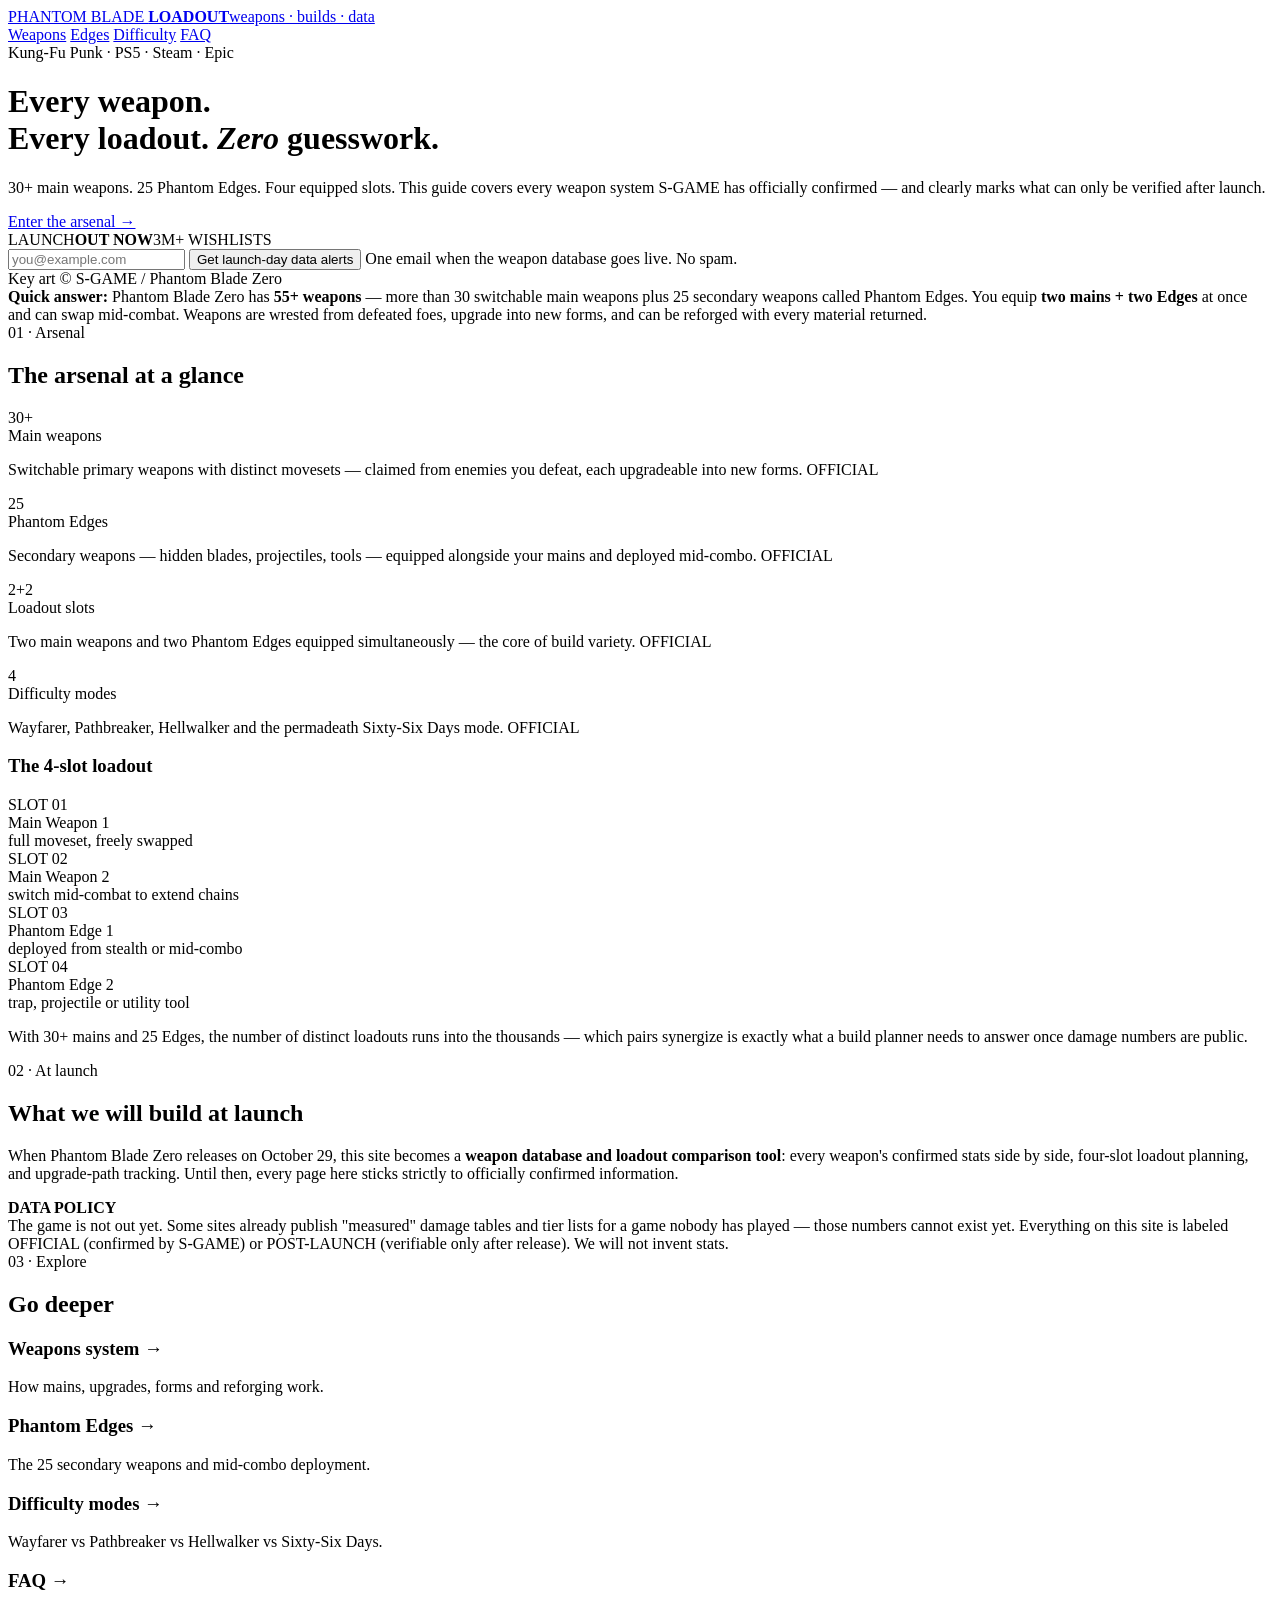
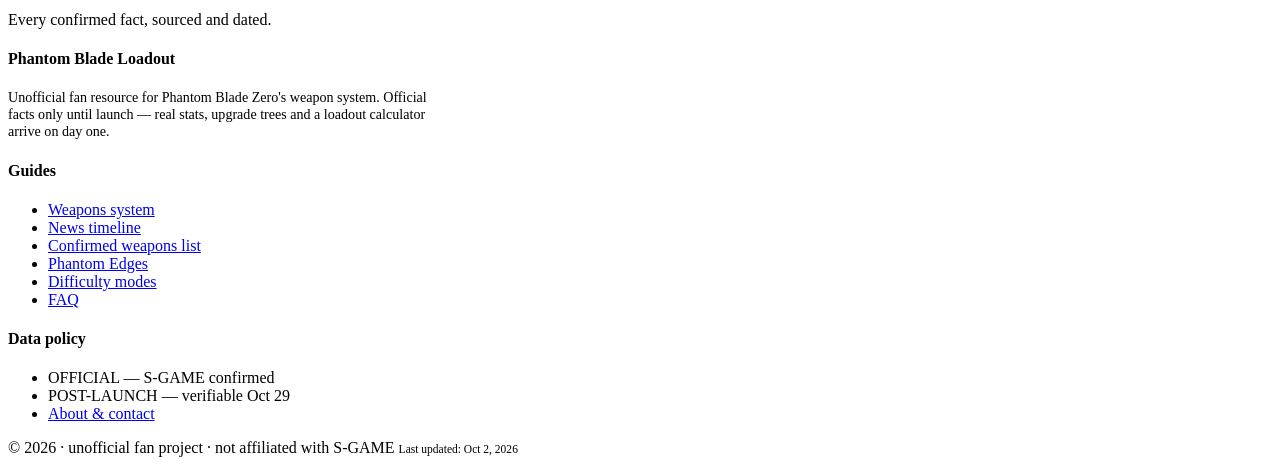
==== site/index.html @ 8c39230e "v4.1: news timeline page, VideoGame JSON-LD, launch-day email capture (hero), footer links" ====
<!DOCTYPE html>
<html lang="en">
<head>
<meta charset="UTF-8">
<meta name="viewport" content="width=device-width, initial-scale=1.0">
<title>Phantom Blade Zero Weapons &amp; Build Loadout Guide — 55+ Weapons Explained</title>
<meta name="description" content="Every weapon system in Phantom Blade Zero explained: 30+ main weapons, 25 Phantom Edges, the 4-slot loadout, upgrades and reforging — only officially confirmed facts, no invented stats.">
<link rel="canonical" href="https://pbz-loadout.pages.dev/">
<link rel="preconnect" href="https://fonts.googleapis.com">
<link rel="preconnect" href="https://fonts.gstatic.com" crossorigin>
<link href="https://fonts.googleapis.com/css2?family=Cinzel:wght@600;700&family=Space+Grotesk:wght@400;500;600;700&family=JetBrains+Mono:wght@400;700&display=swap" rel="stylesheet">
<link rel="stylesheet" href="/assets/style.css">
<script type="application/ld+json">
{"@context":"https://schema.org","@type":"VideoGame",
 "name":"Phantom Blade Zero",
 "releaseDate":"2026-10-29",
 "gamePlatform":["PlayStation 5","PC"],
 "playMode":"SinglePlayer",
 "author":{"@type":"Organization","name":"S-GAME"},
 "genre":["Action RPG","Soulslike"],
 "description":"Kung-Fu Punk action RPG with 30+ main weapons, 25 Phantom Edges and a four-slot loadout system."}
</script>
</head>
<body>
<header>
  <div class="wrap">
    <a class="logo" href="/">PHANTOM BLADE <b>LOADOUT</b><span>weapons · builds · data</span></a>
    <nav>
      <a href="/weapons/">Weapons</a>
      <a href="/phantom-edges/">Edges</a>
      <a href="/difficulty/">Difficulty</a>
      <a href="/faq/">FAQ</a>
    </nav>
  </div>
</header>

<div class="wrap">
  <div class="hero">
    <div class="hero-bg"></div>
    <div class="hero-scrim"></div>
    <div class="wrap">
      <div class="kicker">Kung-Fu Punk · PS5 · Steam · Epic</div>
      <h1>Every weapon.<br>Every loadout. <em>Zero</em> guesswork.</h1>
      <p class="sub">30+ main weapons. 25 Phantom Edges. Four equipped slots. This guide covers every weapon system S-GAME has officially confirmed — and clearly marks what can only be verified after launch.</p>
      <div class="hero-meta">
        <a class="cta" href="/weapons/">Enter the arsenal →</a>
        <div class="countdown"><span class="cd-l">LAUNCH</span><b class="cd-live" id="cd">&mdash;</b><span class="cd-l">3M+ WISHLISTS</span></div>
      </div>
      <form class="notify" id="notify-form" action="https://formspree.io/f/pbzloadout" method="POST">
        <input type="email" name="email" required placeholder="you@example.com" aria-label="Email">
        <input type="hidden" name="source" value="hero">
        <button type="submit">Get launch-day data alerts</button>
        <span class="notify-note" id="notify-note">One email when the weapon database goes live. No spam.</span>
      </form>
    </div>
    <div class="hero-credit">Key art © S-GAME / Phantom Blade Zero</div>
  </div>

  <div class="short-answer reveal">
    <strong>Quick answer:</strong> Phantom Blade Zero has <strong>55+ weapons</strong> — more than 30 switchable main weapons plus 25 secondary weapons called Phantom Edges. You equip <strong>two mains + two Edges</strong> at once and can swap mid-combat. Weapons are wrested from defeated foes, upgrade into new forms, and can be reforged with every material returned.
  </div>

  <section class="reveal">
    <div class="sec-tag">01 · Arsenal</div>
    <h2>The arsenal at a glance</h2>
    <div class="cards">
      <div class="card"><div class="num">30+</div><div class="lbl">Main weapons</div><p>Switchable primary weapons with distinct movesets — claimed from enemies you defeat, each upgradeable into new forms. <span class="status-flag confirmed">OFFICIAL</span></p></div>
      <div class="card"><div class="num">25</div><div class="lbl">Phantom Edges</div><p>Secondary weapons — hidden blades, projectiles, tools — equipped alongside your mains and deployed mid-combo. <span class="status-flag confirmed">OFFICIAL</span></p></div>
      <div class="card"><div class="num">2+2</div><div class="lbl">Loadout slots</div><p>Two main weapons and two Phantom Edges equipped simultaneously — the core of build variety. <span class="status-flag confirmed">OFFICIAL</span></p></div>
      <div class="card"><div class="num">4</div><div class="lbl">Difficulty modes</div><p>Wayfarer, Pathbreaker, Hellwalker and the permadeath Sixty-Six Days mode. <span class="status-flag confirmed">OFFICIAL</span></p></div>
    </div>

    <h3>The 4-slot loadout</h3>
    <div class="loadout-diagram">
      <div class="slot"><div class="no">SLOT 01</div><div class="t">Main Weapon 1</div><div class="d">full moveset, freely swapped</div></div>
      <div class="slot"><div class="no">SLOT 02</div><div class="t">Main Weapon 2</div><div class="d">switch mid-combat to extend chains</div></div>
      <div class="slot"><div class="no">SLOT 03</div><div class="t">Phantom Edge 1</div><div class="d">deployed from stealth or mid-combo</div></div>
      <div class="slot"><div class="no">SLOT 04</div><div class="t">Phantom Edge 2</div><div class="d">trap, projectile or utility tool</div></div>
    </div>
    <p>With 30+ mains and 25 Edges, the number of distinct loadouts runs into the thousands — which pairs synergize is exactly what a build planner needs to answer once damage numbers are public.</p>
  </section>

  <section class="reveal">
    <div class="sec-tag">02 · At launch</div>
    <h2>What we will build at launch</h2>
    <p>When Phantom Blade Zero releases on October 29, this site becomes a <strong>weapon database and loadout comparison tool</strong>: every weapon's confirmed stats side by side, four-slot loadout planning, and upgrade-path tracking. Until then, every page here sticks strictly to officially confirmed information.</p>
    <div class="notice"><b>DATA POLICY</b><br>The game is not out yet. Some sites already publish "measured" damage tables and tier lists for a game nobody has played — those numbers cannot exist yet. Everything on this site is labeled <span class="status-flag confirmed">OFFICIAL</span> (confirmed by S-GAME) or <span class="status-flag pending">POST-LAUNCH</span> (verifiable only after release). We will not invent stats.</div>
  </section>

  <section class="reveal">
    <div class="sec-tag">03 · Explore</div>
    <h2>Go deeper</h2>
    <div class="cards">
      <div class="card"><h3><a href="/weapons/" style="text-decoration:none;color:var(--bone)">Weapons system →</a></h3><p>How mains, upgrades, forms and reforging work.</p></div>
      <div class="card"><h3><a href="/phantom-edges/" style="text-decoration:none;color:var(--bone)">Phantom Edges →</a></h3><p>The 25 secondary weapons and mid-combo deployment.</p></div>
      <div class="card"><h3><a href="/difficulty/" style="text-decoration:none;color:var(--bone)">Difficulty modes →</a></h3><p>Wayfarer vs Pathbreaker vs Hellwalker vs Sixty-Six Days.</p></div>
      <div class="card"><h3><a href="/faq/" style="text-decoration:none;color:var(--bone)">FAQ →</a></h3><p>Every confirmed fact, sourced and dated.</p></div>
    </div>
  </section>
</div>

<footer>
  <div class="wrap">
    <div class="foot-grid">
      <div>
        <h4>Phantom Blade Loadout</h4>
        <p style="font-size:.88rem;max-width:420px">Unofficial fan resource for Phantom Blade Zero's weapon system. Official facts only until launch — real stats, upgrade trees and a loadout calculator arrive on day one.</p>
      </div>
      <div>
        <h4>Guides</h4>
        <ul>
          <li><a href="/weapons/">Weapons system</a></li>
          <li><a href="/news/">News timeline</a></li>
          <li><a href="/weapons/confirmed/">Confirmed weapons list</a></li>
          <li><a href="/phantom-edges/">Phantom Edges</a></li>
          <li><a href="/difficulty/">Difficulty modes</a></li>
          <li><a href="/faq/">FAQ</a></li>
        </ul>
      </div>
      <div>
        <h4>Data policy</h4>
        <ul>
          <li><span class="status-flag confirmed">OFFICIAL</span> — S-GAME confirmed</li>
          <li><span class="status-flag pending">POST-LAUNCH</span> — verifiable Oct 29</li>
          <li><a href="/about/">About &amp; contact</a></li>
        </ul>
      </div>
    </div>
    <div class="foot-bottom">
      <span>© 2026 · unofficial fan project · not affiliated with S-GAME</span>
      <span class="mono" style="font-size:.72rem">Last updated: Oct 2, 2026</span>
    </div>
  </div>
</footer>
<script>document.documentElement.classList.add("js");
(function(){
  var t=new Date("2026-10-29T00:00:00+08:00").getTime();
  function tick(){
    var d=Math.max(0,t-Date.now());
    var el=document.getElementById("cd");
    if(!el)return;
    if(d<=0){el.textContent="OUT NOW";return}
    var days=Math.floor(d/864e5),h_=Math.floor(d%864e5/36e5),m=Math.floor(d%36e5/6e4),s=Math.floor(d%6e4/1e3);
    el.textContent=days+"d "+String(h_).padStart(2,"0")+":"+String(m).padStart(2,"0")+":"+String(s).padStart(2,"0");
    setTimeout(tick,1000);
  }
  tick();
})();
(function(){
  var f=document.getElementById("notify-form");
  if(f){f.addEventListener("submit",function(e){
    e.preventDefault();
    var note=document.getElementById("notify-note");
    fetch(f.action,{method:"POST",body:new FormData(f),headers:{"Accept":"application/json"}})
      .then(function(){f.classList.add("done");note.textContent="✓ You're on the list — see you on launch day.";})
      .catch(function(){note.textContent="Something went wrong — retry in a moment.";});
  });}
})();
(function(){
  var io=new IntersectionObserver(function(es){es.forEach(function(e){if(e.isIntersecting){e.target.classList.add('in');io.unobserve(e.target)}})},{threshold:.08});
  document.querySelectorAll('.reveal').forEach(function(el){io.observe(el)});
})();
</script>
</body>
</html>
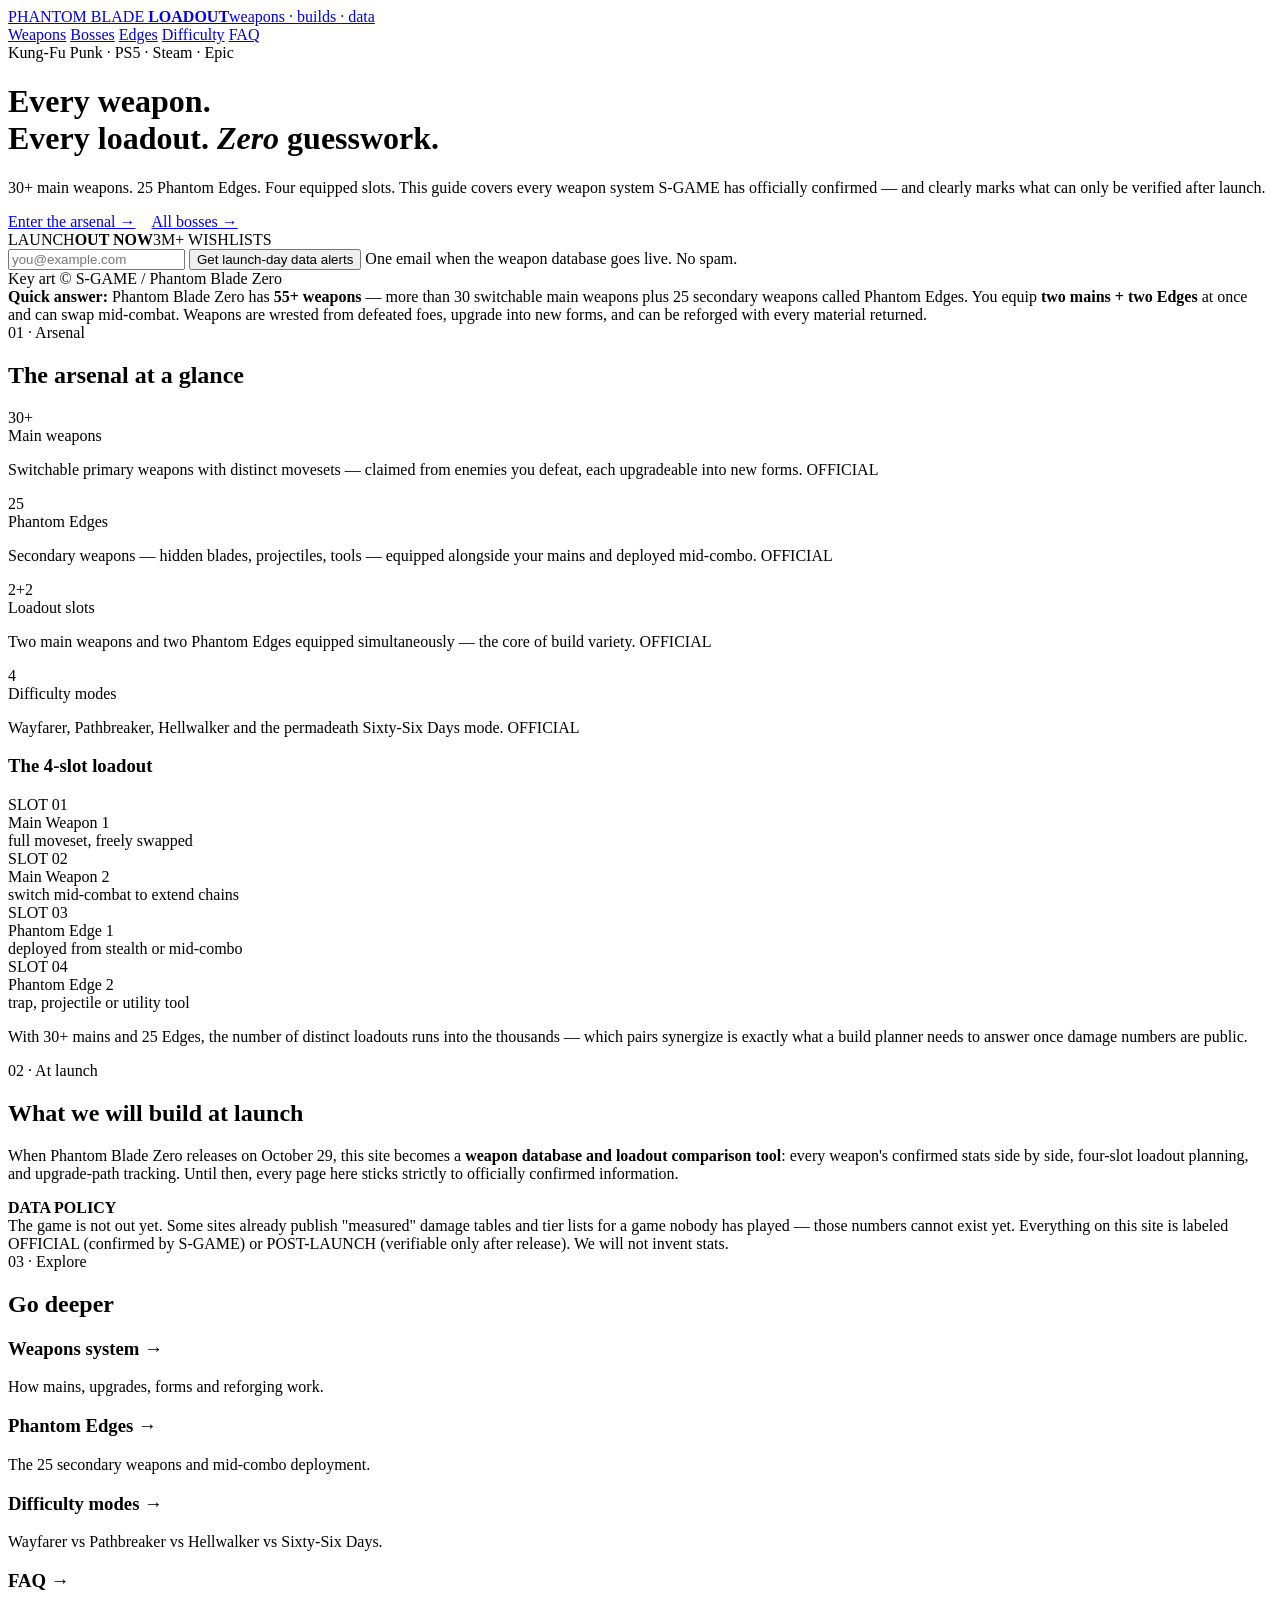
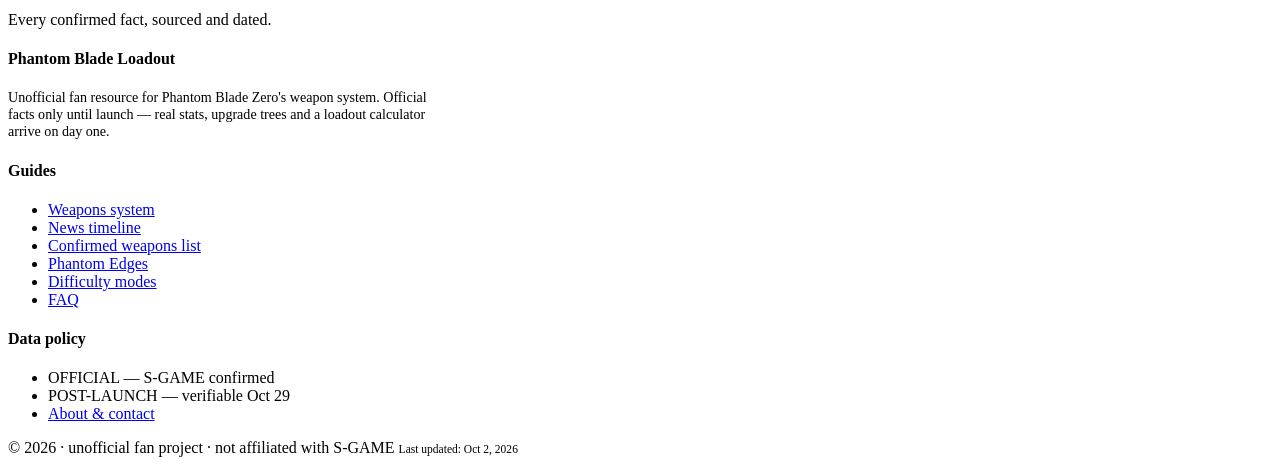
==== commit 812e233c: "P0: bosses + trophy-guide pages, weapons.json data layer, nav C-shift to weapons+bosses" ====
--- a/site/index.html
+++ b/site/index.html
@@ -5,7 +5,19 @@
 <meta name="viewport" content="width=device-width, initial-scale=1.0">
 <title>Phantom Blade Zero Weapons &amp; Build Loadout Guide — 55+ Weapons Explained</title>
 <meta name="description" content="Every weapon system in Phantom Blade Zero explained: 30+ main weapons, 25 Phantom Edges, the 4-slot loadout, upgrades and reforging — only officially confirmed facts, no invented stats.">
-<link rel="canonical" href="https://pbz-loadout.pages.dev/">
+<meta name="google-site-verification" content="TL_yj79gXSsENzLMFF0WjZzg5qEuqU8F81KBdTY5Mvo">
+<link rel="canonical" href="https://www.pbzloadout.xyz/">
+<meta property="og:type" content="website">
+<meta property="og:site_name" content="PBZ Loadout">
+<meta property="og:title" content="Phantom Blade Zero Weapons & Build Loadout Guide — 55+ Weapons Explained">
+<meta property="og:description" content="Every weapon system in Phantom Blade Zero explained: 30+ main weapons, 25 Phantom Edges, the 4-slot loadout — only officially confirmed facts.">
+<meta property="og:url" content="https://www.pbzloadout.xyz/">
+<meta property="og:image" content="https://www.pbzloadout.xyz/assets/img/hero-keyart.webp">
+<meta name="twitter:card" content="summary_large_image">
+<meta name="twitter:title" content="Phantom Blade Zero Weapons & Build Loadout Guide">
+<meta name="twitter:description" content="30+ main weapons, 25 Phantom Edges, 4-slot loadout system — officially confirmed facts only.">
+<meta name="twitter:image" content="https://www.pbzloadout.xyz/assets/img/hero-keyart.webp">
+<link rel="icon" href="data:image/svg+xml,<svg xmlns='http://www.w3.org/2000/svg' viewBox='0 0 100 100'><text y='.9em' font-size='90'>⚔️</text></svg>">
 <link rel="preconnect" href="https://fonts.googleapis.com">
 <link rel="preconnect" href="https://fonts.gstatic.com" crossorigin>
 <link href="https://fonts.googleapis.com/css2?family=Cinzel:wght@600;700&family=Space+Grotesk:wght@400;500;600;700&family=JetBrains+Mono:wght@400;700&display=swap" rel="stylesheet">
@@ -27,6 +39,7 @@
     <a class="logo" href="/">PHANTOM BLADE <b>LOADOUT</b><span>weapons · builds · data</span></a>
     <nav>
       <a href="/weapons/">Weapons</a>
+      <a href="/bosses/">Bosses</a>
       <a href="/phantom-edges/">Edges</a>
       <a href="/difficulty/">Difficulty</a>
       <a href="/faq/">FAQ</a>
@@ -44,11 +57,12 @@
       <p class="sub">30+ main weapons. 25 Phantom Edges. Four equipped slots. This guide covers every weapon system S-GAME has officially confirmed — and clearly marks what can only be verified after launch.</p>
       <div class="hero-meta">
         <a class="cta" href="/weapons/">Enter the arsenal →</a>
+        <a class="cta" href="/bosses/" style="margin-left:12px">All bosses →</a>
         <div class="countdown"><span class="cd-l">LAUNCH</span><b class="cd-live" id="cd">&mdash;</b><span class="cd-l">3M+ WISHLISTS</span></div>
       </div>
-      <form class="notify" id="notify-form" action="https://formspree.io/f/pbzloadout" method="POST">
-        <input type="email" name="email" required placeholder="you@example.com" aria-label="Email">
-        <input type="hidden" name="source" value="hero">
+      <form class="notify" id="notify-form">
+        <input type="email" name="email" id="notify-email" required placeholder="you@example.com" aria-label="Email">
+        <input type="text" name="company_website" id="notify-hp" style="position:absolute;left:-9999px;top:-9999px" tabindex="-1" autocomplete="off" aria-hidden="true">
         <button type="submit">Get launch-day data alerts</button>
         <span class="notify-note" id="notify-note">One email when the weapon database goes live. No spam.</span>
       </form>
@@ -151,9 +165,16 @@
   if(f){f.addEventListener("submit",function(e){
     e.preventDefault();
     var note=document.getElementById("notify-note");
-    fetch(f.action,{method:"POST",body:new FormData(f),headers:{"Accept":"application/json"}})
-      .then(function(){f.classList.add("done");note.textContent="✓ You're on the list — see you on launch day.";})
-      .catch(function(){note.textContent="Something went wrong — retry in a moment.";});
+    var email=document.getElementById("notify-email").value.trim();
+    var hp=document.getElementById("notify-hp").value;
+    fetch("https://leadcapture.pengarchersir.workers.dev/subscribe",{
+      method:"POST",
+      headers:{"Content-Type":"application/json"},
+      body:JSON.stringify({email:email,site:"pbz",source:"hero",hp:hp})
+    }).then(function(r){return r.json()}).then(function(d){
+      if(d.ok){f.classList.add("done");note.textContent="\u2713 You're on the list \u2014 see you on launch day.";}
+      else{note.textContent="Hmm, that didn't work \u2014 check the email and retry.";}
+    }).catch(function(){note.textContent="Network hiccup \u2014 retry in a moment.";});
   });}
 })();
 (function(){
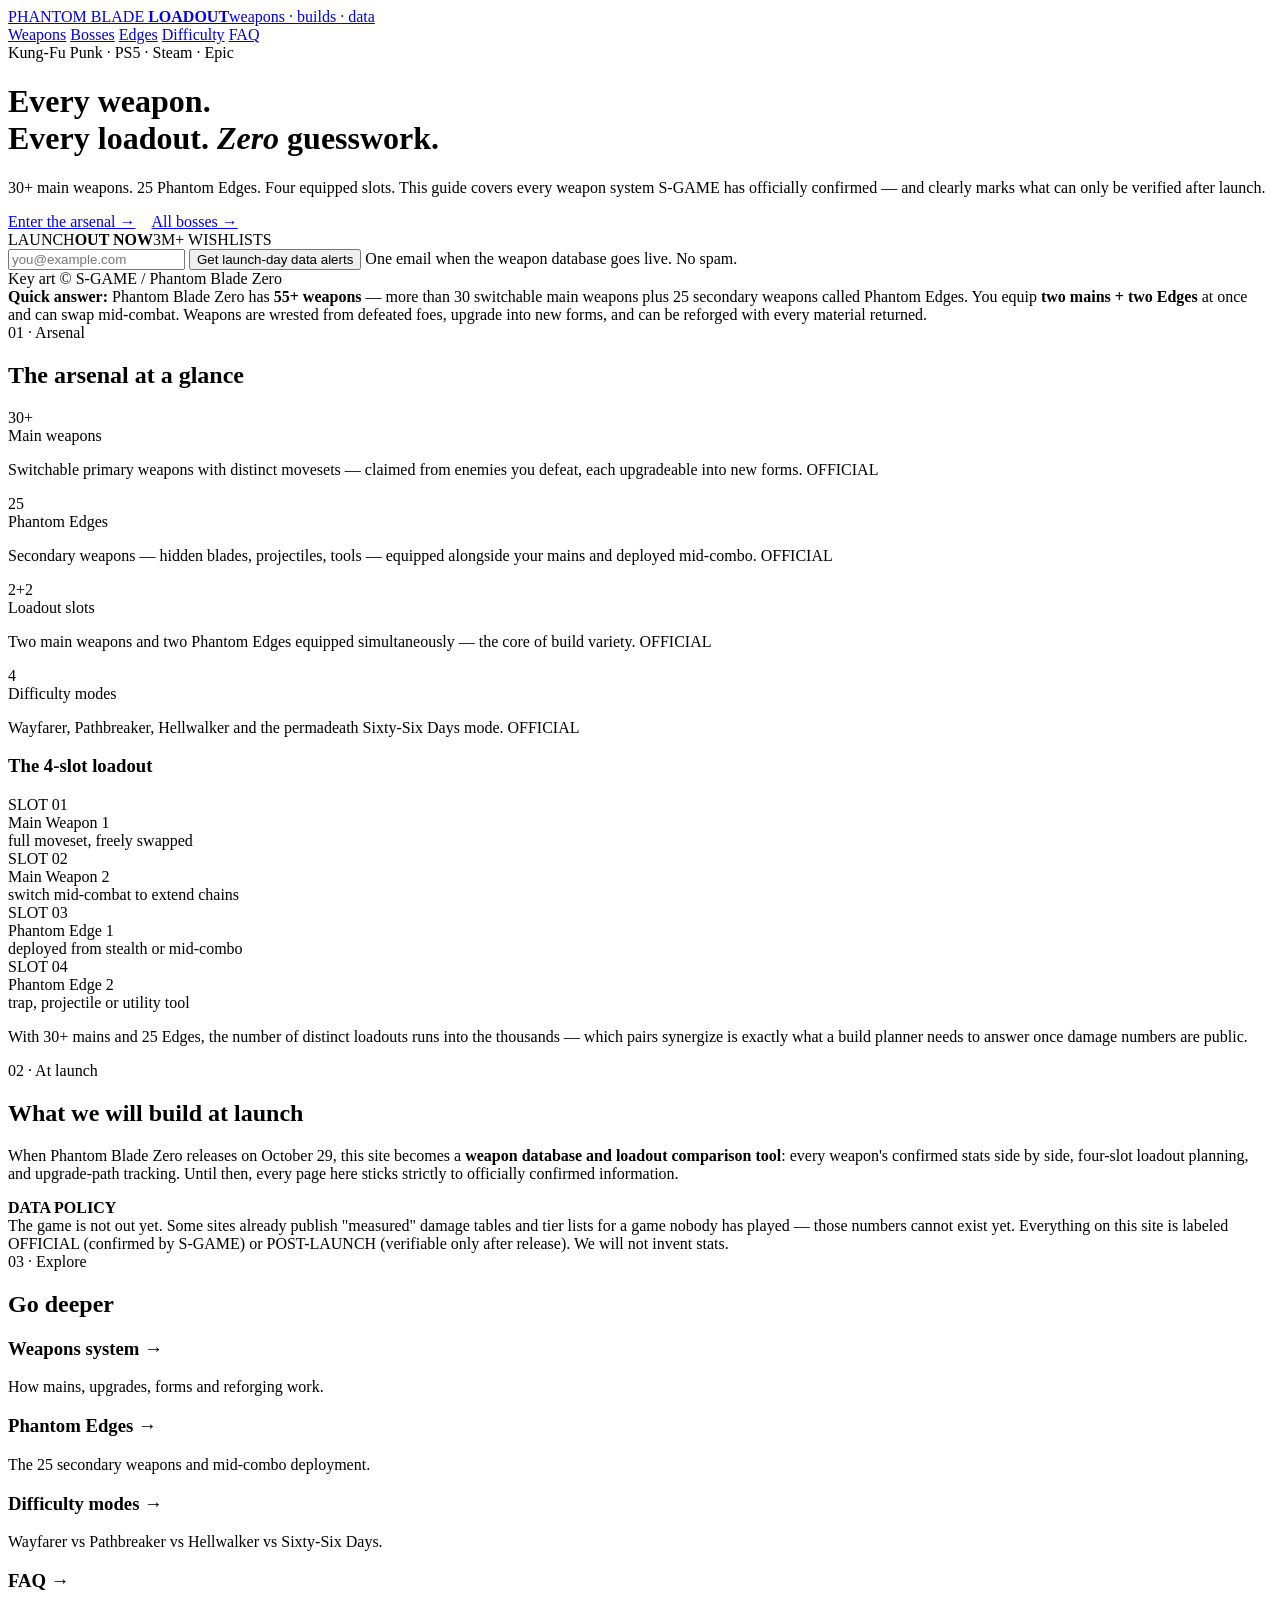
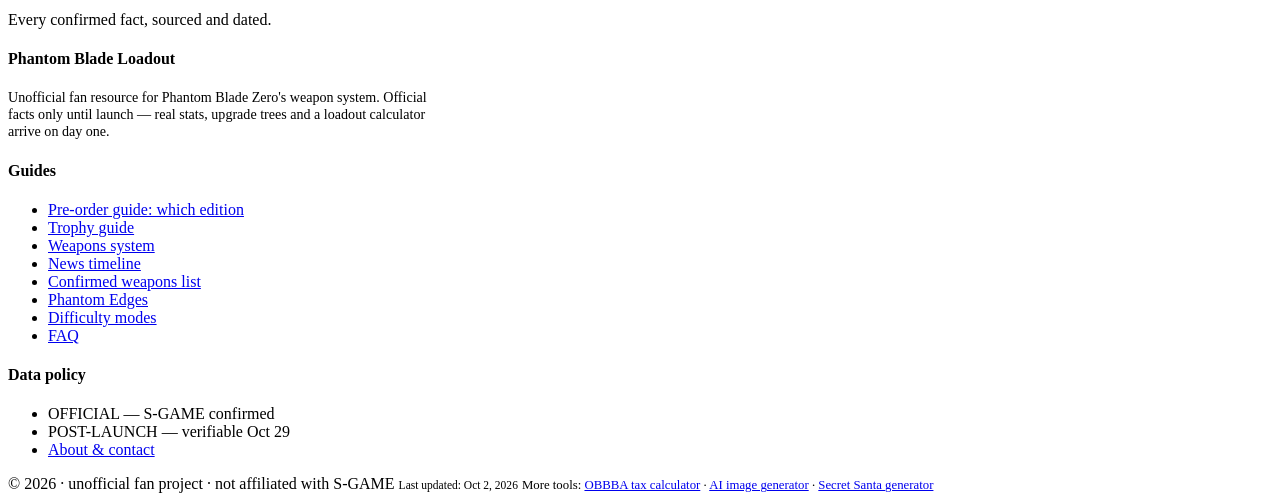
==== commit 8b84c7b2: "launch prep: pre-order guide page, fix footer cross-links (obbba/pixbanana domains), sitemap 10 urls" ====
--- a/site/index.html
+++ b/site/index.html
@@ -123,6 +123,8 @@
       <div>
         <h4>Guides</h4>
         <ul>
+          <li><a href="/guides/pre-order/">Pre-order guide: which edition</a></li>
+          <li><a href="/guides/trophy-guide/">Trophy guide</a></li>
           <li><a href="/weapons/">Weapons system</a></li>
           <li><a href="/news/">News timeline</a></li>
           <li><a href="/weapons/confirmed/">Confirmed weapons list</a></li>
@@ -143,6 +145,7 @@
     <div class="foot-bottom">
       <span>© 2026 · unofficial fan project · not affiliated with S-GAME</span>
       <span class="mono" style="font-size:.72rem">Last updated: Oct 2, 2026</span>
+      <span style="font-size:.8rem">More tools: <a href="https://obbbacalculators.com">OBBBA tax calculator</a> · <a href="https://pixbanana.xyz">AI image generator</a> · <a href="https://elfdraw.xyz">Secret Santa generator</a></span>
     </div>
   </div>
 </footer>
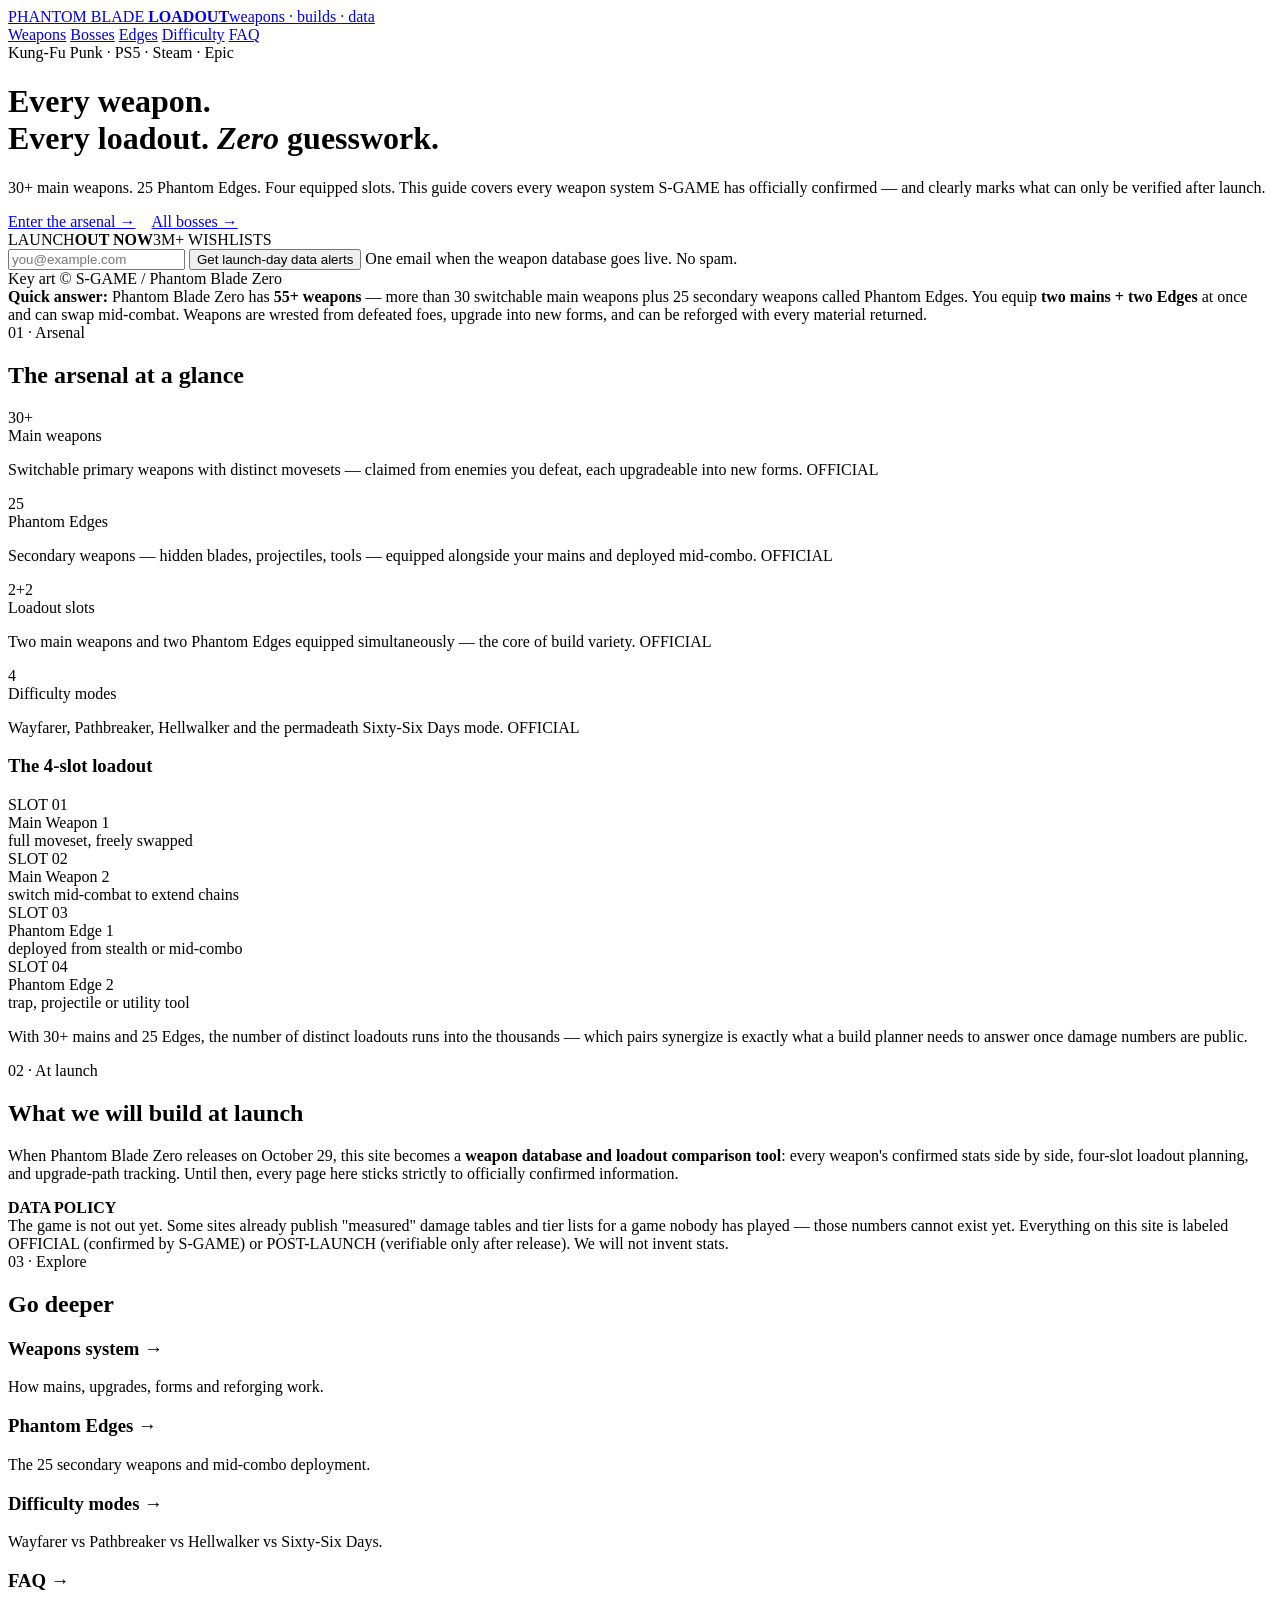
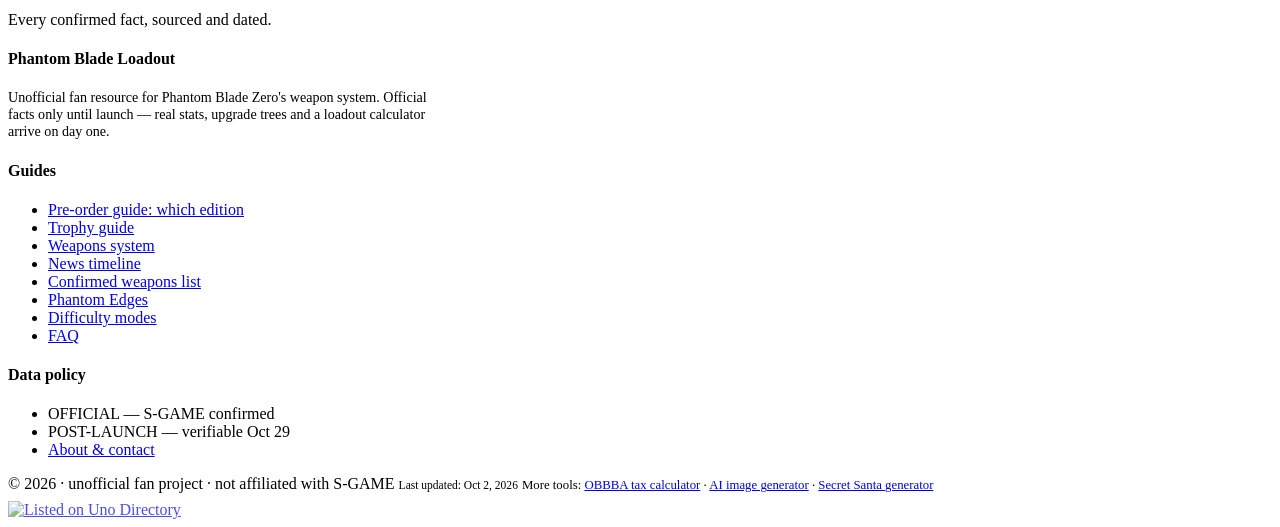
==== commit 9352cd26: "add uno.directory badge (free listing backlink)" ====
--- a/site/index.html
+++ b/site/index.html
@@ -148,6 +148,7 @@
       <span style="font-size:.8rem">More tools: <a href="https://obbbacalculators.com">OBBBA tax calculator</a> · <a href="https://pixbanana.xyz">AI image generator</a> · <a href="https://elfdraw.xyz">Secret Santa generator</a></span>
     </div>
   </div>
+  <p style="margin:8px 0 0"><a href="https://uno.directory" target="_blank" rel="noopener" style="opacity:.7"><img src="https://uno.directory/uno-directory.svg" alt="Listed on Uno Directory" width="120" height="30" loading="lazy" /></a></p>
 </footer>
 <script>document.documentElement.classList.add("js");
 (function(){
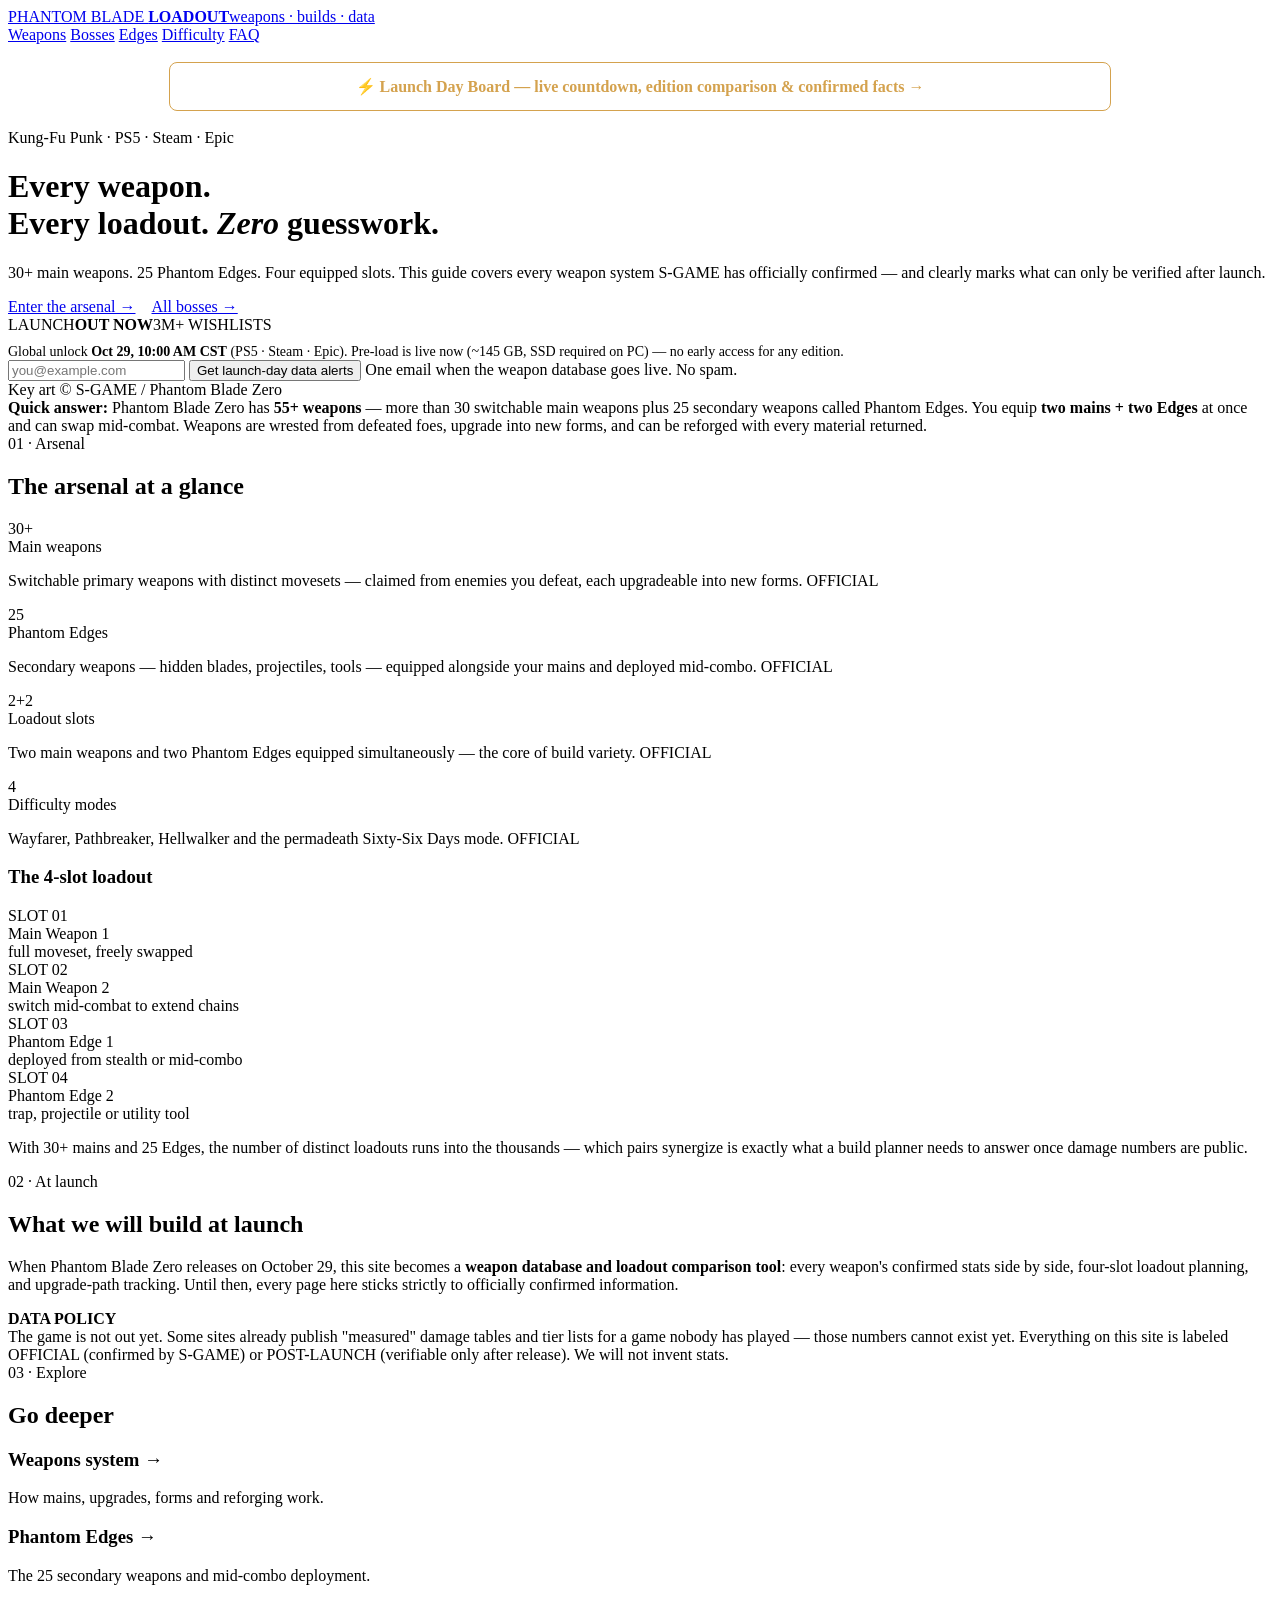
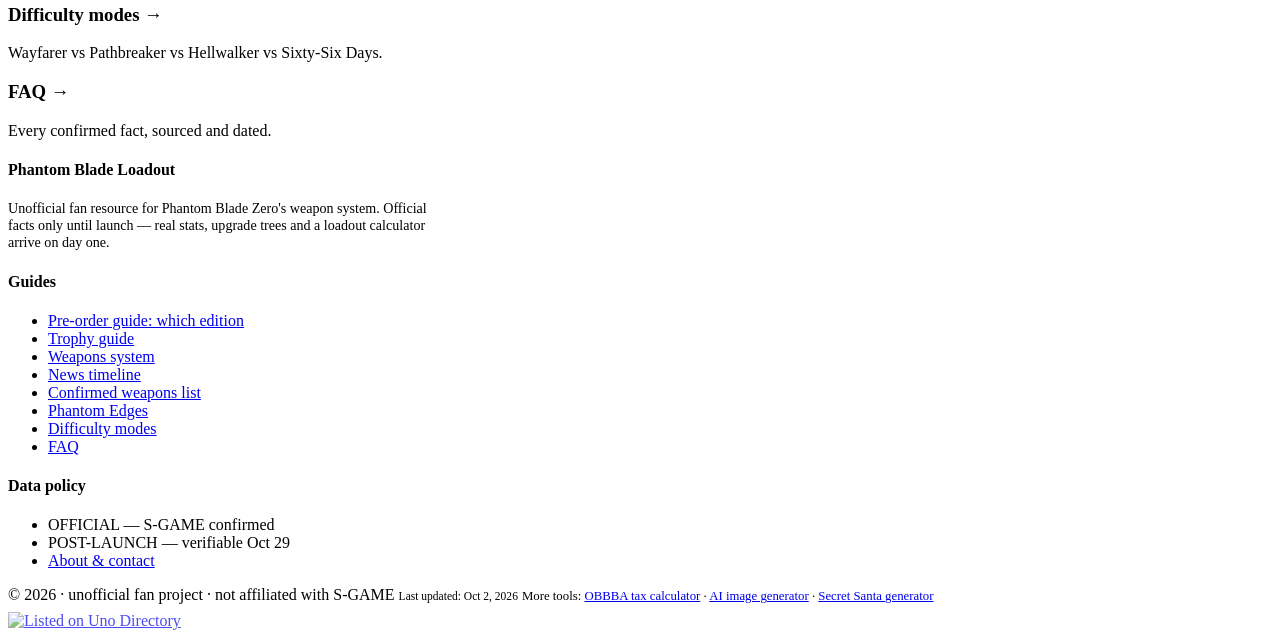
==== commit d2c8fbd2: "launch H-24 freshness: fix home countdown anchor (00:00->10:00), add unlock time + preload facts to " ====
--- a/site/index.html
+++ b/site/index.html
@@ -46,6 +46,8 @@
     </nav>
   </div>
 </header>
+<a href="/launch/" style="display:block;max-width:900px;margin:18px auto;padding:14px 20px;border:1px solid #d4a24e;border-radius:8px;text-align:center;text-decoration:none"><b style="color:#d4a24e">⚡ Launch Day Board — live countdown, edition comparison &amp; confirmed facts →</b></a>
+
 
 <div class="wrap">
   <div class="hero">
@@ -59,6 +61,7 @@
         <a class="cta" href="/weapons/">Enter the arsenal →</a>
         <a class="cta" href="/bosses/" style="margin-left:12px">All bosses →</a>
         <div class="countdown"><span class="cd-l">LAUNCH</span><b class="cd-live" id="cd">&mdash;</b><span class="cd-l">3M+ WISHLISTS</span></div>
+        <p style="margin:10px 0 0;font-size:14px;color:var(--ink-dim)">Global unlock <b>Oct 29, 10:00 AM CST</b> (PS5 · Steam · Epic). Pre-load is live now (~145 GB, SSD required on PC) — no early access for any edition.</p>
       </div>
       <form class="notify" id="notify-form">
         <input type="email" name="email" id="notify-email" required placeholder="you@example.com" aria-label="Email">
@@ -152,7 +155,7 @@
 </footer>
 <script>document.documentElement.classList.add("js");
 (function(){
-  var t=new Date("2026-10-29T00:00:00+08:00").getTime();
+  var t=new Date("2026-10-29T10:00:00+08:00").getTime();
   function tick(){
     var d=Math.max(0,t-Date.now());
     var el=document.getElementById("cd");
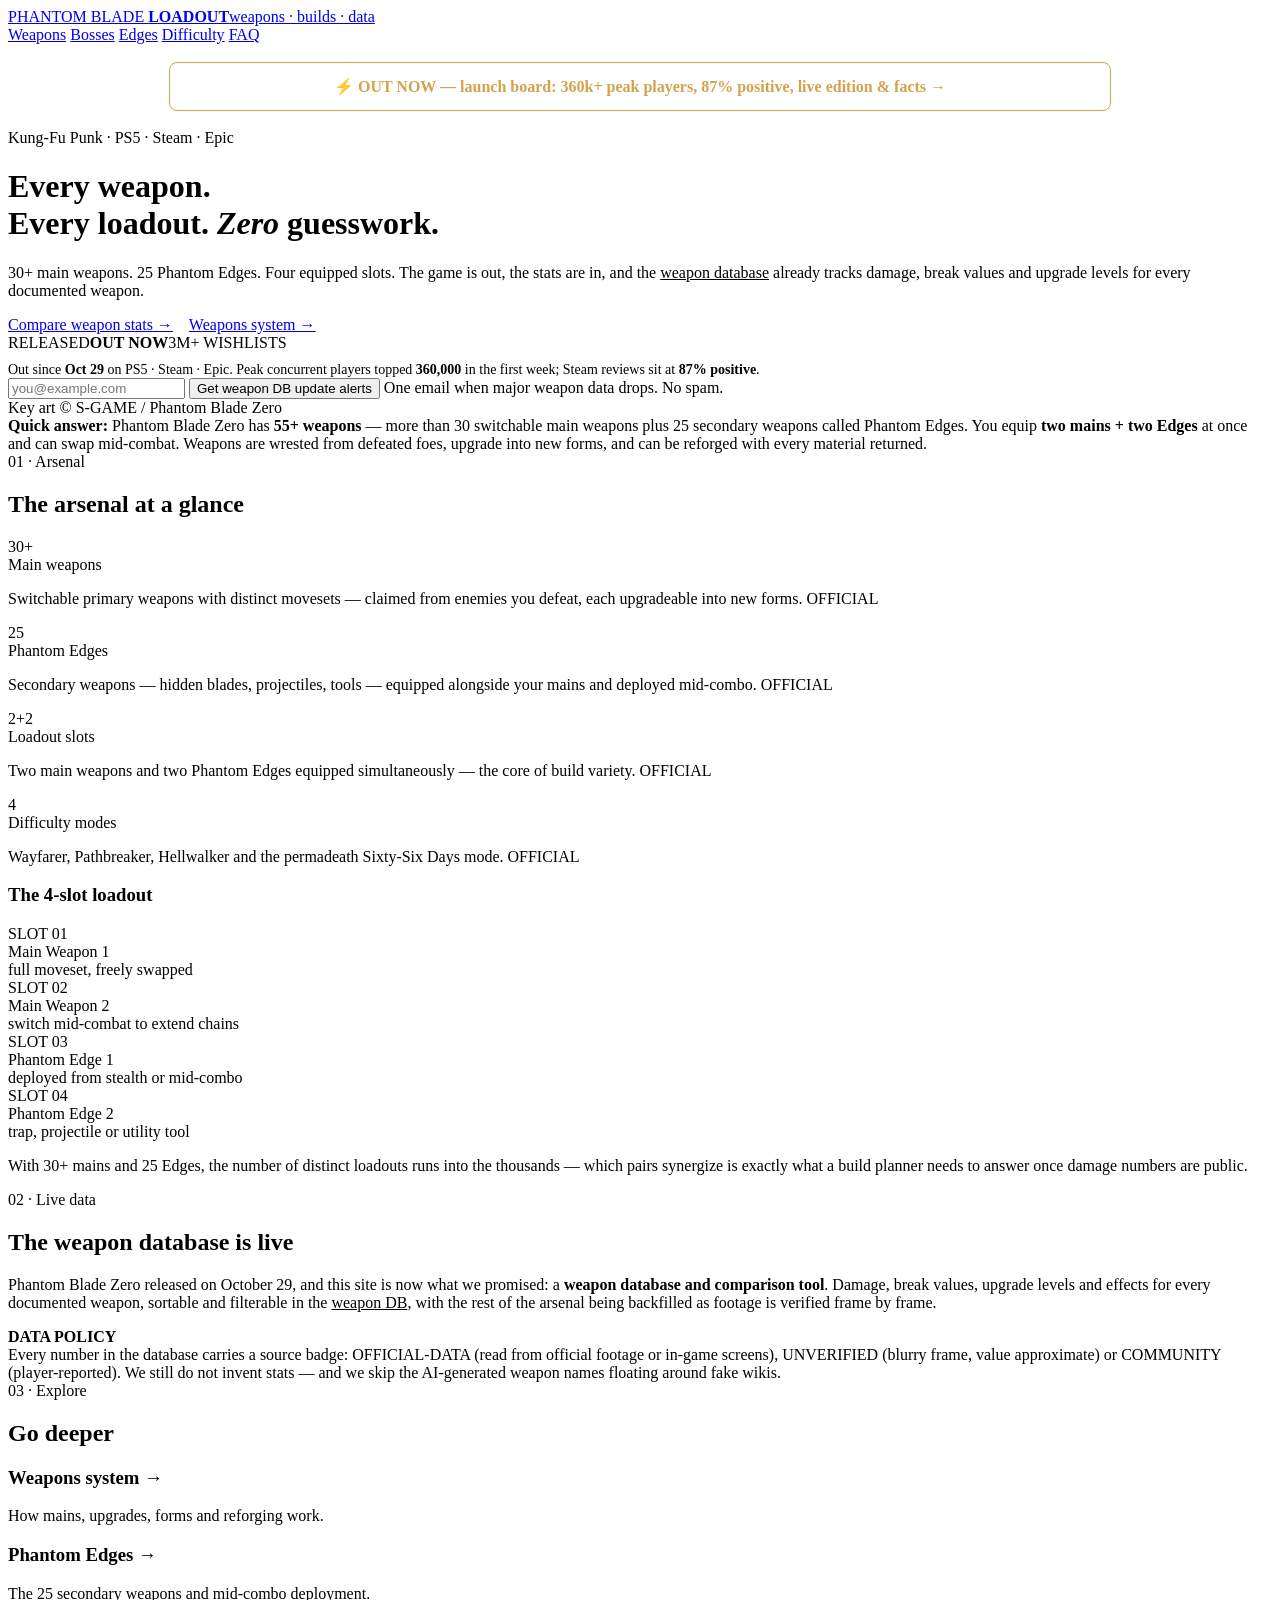
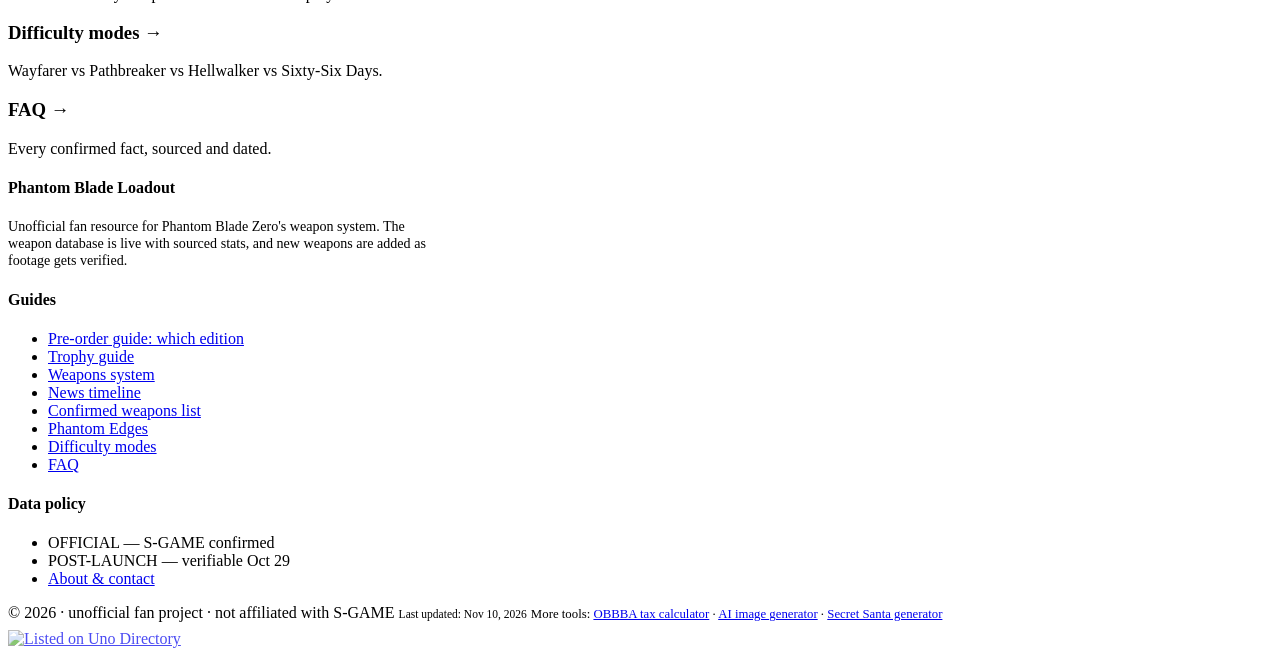
==== commit e844b73d: "post-launch homepage refresh: OUT NOW framing, weapon DB as primary CTA, live data policy" ====
--- a/site/index.html
+++ b/site/index.html
@@ -46,7 +46,7 @@
     </nav>
   </div>
 </header>
-<a href="/launch/" style="display:block;max-width:900px;margin:18px auto;padding:14px 20px;border:1px solid #d4a24e;border-radius:8px;text-align:center;text-decoration:none"><b style="color:#d4a24e">⚡ Launch Day Board — live countdown, edition comparison &amp; confirmed facts →</b></a>
+<a href="/launch/" style="display:block;max-width:900px;margin:18px auto;padding:14px 20px;border:1px solid #d4a24e;border-radius:8px;text-align:center;text-decoration:none"><b style="color:#d4a24e">⚡ OUT NOW — launch board: 360k+ peak players, 87% positive, live edition &amp; facts →</b></a>
 
 
 <div class="wrap">
@@ -56,18 +56,18 @@
     <div class="wrap">
       <div class="kicker">Kung-Fu Punk · PS5 · Steam · Epic</div>
       <h1>Every weapon.<br>Every loadout. <em>Zero</em> guesswork.</h1>
-      <p class="sub">30+ main weapons. 25 Phantom Edges. Four equipped slots. This guide covers every weapon system S-GAME has officially confirmed — and clearly marks what can only be verified after launch.</p>
+      <p class="sub">30+ main weapons. 25 Phantom Edges. Four equipped slots. The game is out, the stats are in, and the <a href="/weapons/db/" style="color:var(--bone)">weapon database</a> already tracks damage, break values and upgrade levels for every documented weapon.</p>
       <div class="hero-meta">
-        <a class="cta" href="/weapons/">Enter the arsenal →</a>
-        <a class="cta" href="/bosses/" style="margin-left:12px">All bosses →</a>
-        <div class="countdown"><span class="cd-l">LAUNCH</span><b class="cd-live" id="cd">&mdash;</b><span class="cd-l">3M+ WISHLISTS</span></div>
-        <p style="margin:10px 0 0;font-size:14px;color:var(--ink-dim)">Global unlock <b>Oct 29, 10:00 AM CST</b> (PS5 · Steam · Epic). Pre-load is live now (~145 GB, SSD required on PC) — no early access for any edition.</p>
+        <a class="cta" href="/weapons/db/">Compare weapon stats →</a>
+        <a class="cta" href="/weapons/" style="margin-left:12px">Weapons system →</a>
+        <div class="countdown"><span class="cd-l">RELEASED</span><b class="cd-live" id="cd">OUT NOW</b><span class="cd-l">3M+ WISHLISTS</span></div>
+        <p style="margin:10px 0 0;font-size:14px;color:var(--ink-dim)">Out since <b>Oct 29</b> on PS5 · Steam · Epic. Peak concurrent players topped <b>360,000</b> in the first week; Steam reviews sit at <b>87% positive</b>.</p>
       </div>
       <form class="notify" id="notify-form">
         <input type="email" name="email" id="notify-email" required placeholder="you@example.com" aria-label="Email">
         <input type="text" name="company_website" id="notify-hp" style="position:absolute;left:-9999px;top:-9999px" tabindex="-1" autocomplete="off" aria-hidden="true">
-        <button type="submit">Get launch-day data alerts</button>
-        <span class="notify-note" id="notify-note">One email when the weapon database goes live. No spam.</span>
+        <button type="submit">Get weapon DB update alerts</button>
+        <span class="notify-note" id="notify-note">One email when major weapon data drops. No spam.</span>
       </form>
     </div>
     <div class="hero-credit">Key art © S-GAME / Phantom Blade Zero</div>
@@ -98,10 +98,10 @@
   </section>
 
   <section class="reveal">
-    <div class="sec-tag">02 · At launch</div>
-    <h2>What we will build at launch</h2>
-    <p>When Phantom Blade Zero releases on October 29, this site becomes a <strong>weapon database and loadout comparison tool</strong>: every weapon's confirmed stats side by side, four-slot loadout planning, and upgrade-path tracking. Until then, every page here sticks strictly to officially confirmed information.</p>
-    <div class="notice"><b>DATA POLICY</b><br>The game is not out yet. Some sites already publish "measured" damage tables and tier lists for a game nobody has played — those numbers cannot exist yet. Everything on this site is labeled <span class="status-flag confirmed">OFFICIAL</span> (confirmed by S-GAME) or <span class="status-flag pending">POST-LAUNCH</span> (verifiable only after release). We will not invent stats.</div>
+    <div class="sec-tag">02 · Live data</div>
+    <h2>The weapon database is live</h2>
+    <p>Phantom Blade Zero released on October 29, and this site is now what we promised: a <strong>weapon database and comparison tool</strong>. Damage, break values, upgrade levels and effects for every documented weapon, sortable and filterable in the <a href="/weapons/db/" style="color:var(--bone)">weapon DB</a>, with the rest of the arsenal being backfilled as footage is verified frame by frame.</p>
+    <div class="notice"><b>DATA POLICY</b><br>Every number in the database carries a source badge: <span class="status-flag confirmed">OFFICIAL-DATA</span> (read from official footage or in-game screens), <span class="status-flag pending">UNVERIFIED</span> (blurry frame, value approximate) or <span class="status-flag">COMMUNITY</span> (player-reported). We still do not invent stats — and we skip the AI-generated weapon names floating around fake wikis.</div>
   </section>
 
   <section class="reveal">
@@ -121,7 +121,7 @@
     <div class="foot-grid">
       <div>
         <h4>Phantom Blade Loadout</h4>
-        <p style="font-size:.88rem;max-width:420px">Unofficial fan resource for Phantom Blade Zero's weapon system. Official facts only until launch — real stats, upgrade trees and a loadout calculator arrive on day one.</p>
+        <p style="font-size:.88rem;max-width:420px">Unofficial fan resource for Phantom Blade Zero's weapon system. The weapon database is live with sourced stats, and new weapons are added as footage gets verified.</p>
       </div>
       <div>
         <h4>Guides</h4>
@@ -147,7 +147,7 @@
     </div>
     <div class="foot-bottom">
       <span>© 2026 · unofficial fan project · not affiliated with S-GAME</span>
-      <span class="mono" style="font-size:.72rem">Last updated: Oct 2, 2026</span>
+      <span class="mono" style="font-size:.72rem">Last updated: Nov 10, 2026</span>
       <span style="font-size:.8rem">More tools: <a href="https://obbbacalculators.com">OBBBA tax calculator</a> · <a href="https://pixbanana.xyz">AI image generator</a> · <a href="https://elfdraw.xyz">Secret Santa generator</a></span>
     </div>
   </div>
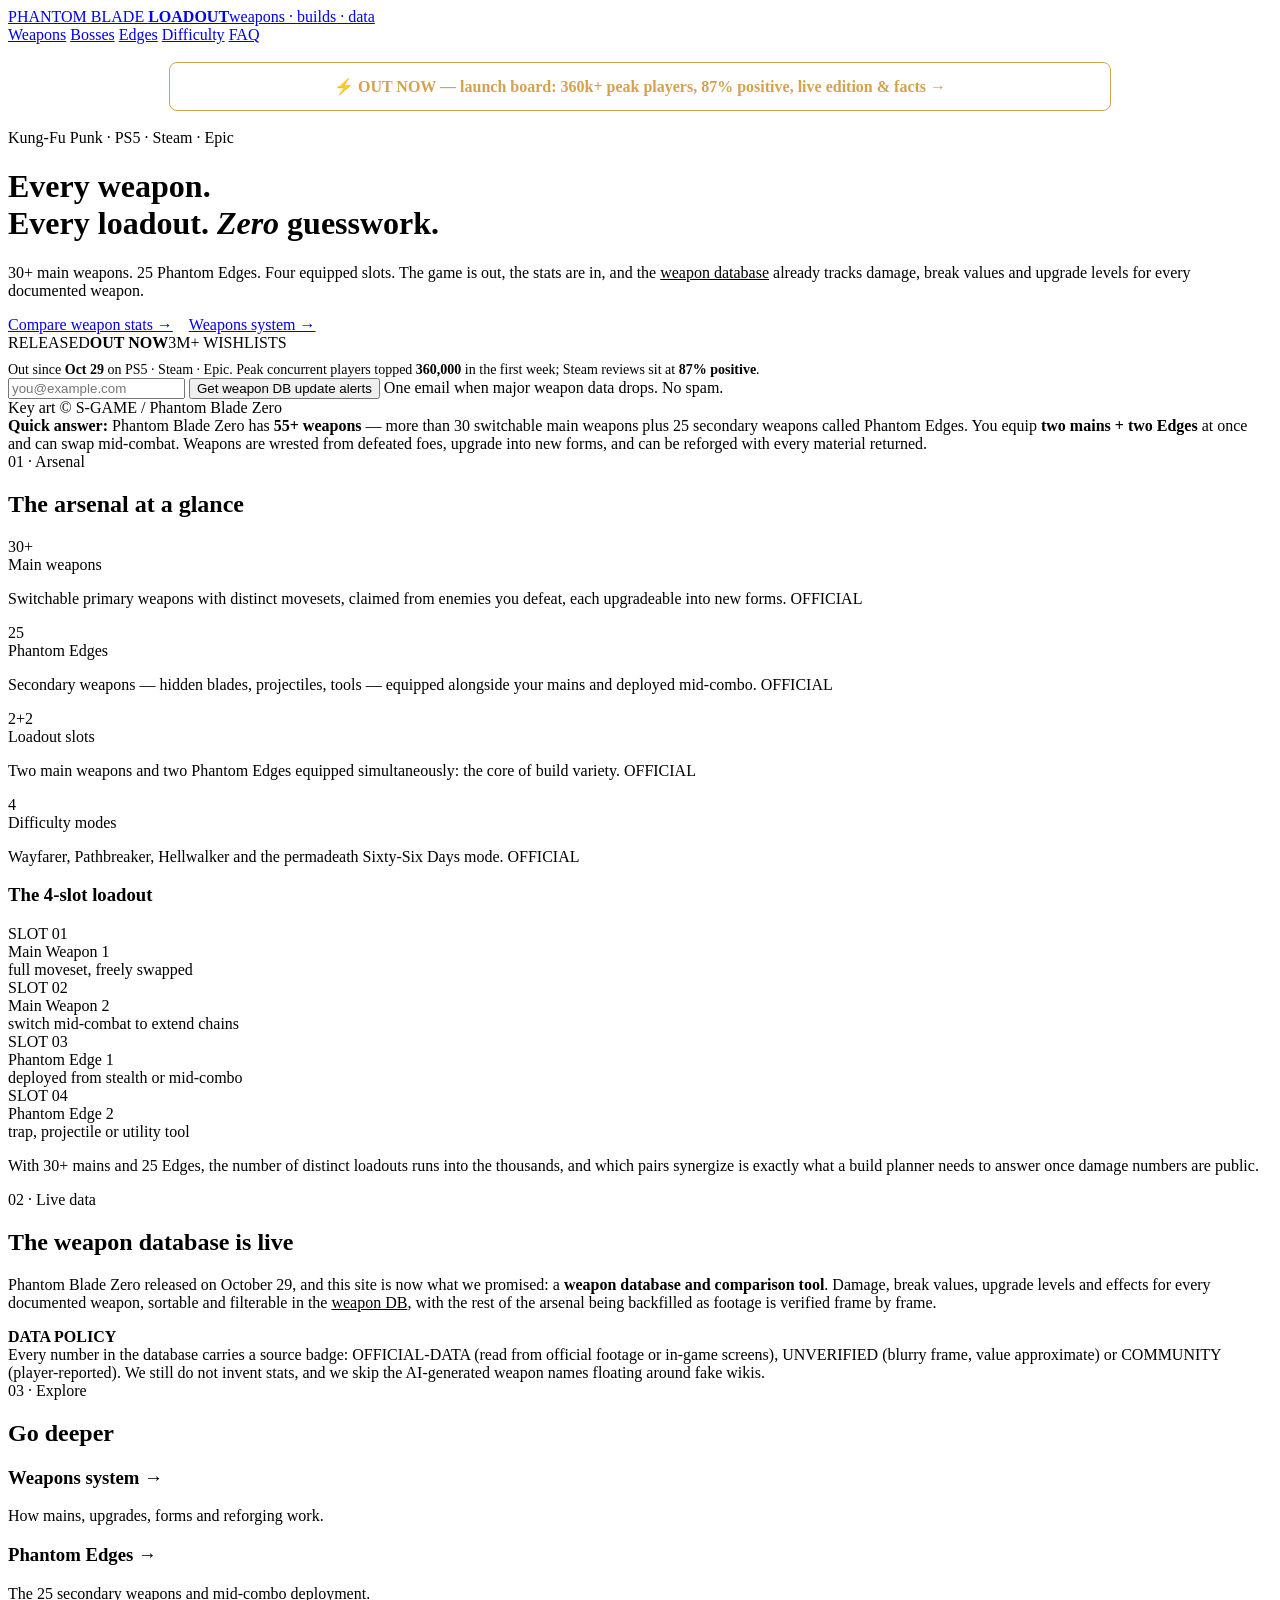
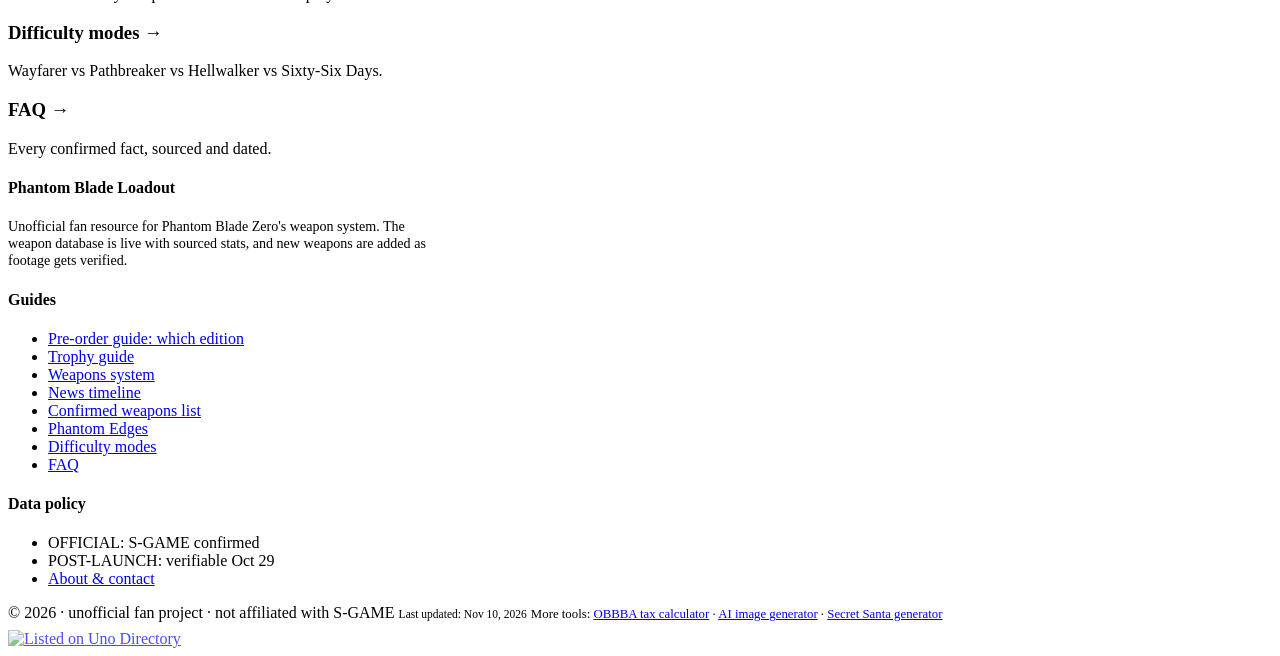
==== commit 257db271: "style polish: fix contrast/small-text/glow/gradients, post-launch copy em-dashes" ====
--- a/site/index.html
+++ b/site/index.html
@@ -81,9 +81,9 @@
     <div class="sec-tag">01 · Arsenal</div>
     <h2>The arsenal at a glance</h2>
     <div class="cards">
-      <div class="card"><div class="num">30+</div><div class="lbl">Main weapons</div><p>Switchable primary weapons with distinct movesets — claimed from enemies you defeat, each upgradeable into new forms. <span class="status-flag confirmed">OFFICIAL</span></p></div>
+      <div class="card"><div class="num">30+</div><div class="lbl">Main weapons</div><p>Switchable primary weapons with distinct movesets, claimed from enemies you defeat, each upgradeable into new forms. <span class="status-flag confirmed">OFFICIAL</span></p></div>
       <div class="card"><div class="num">25</div><div class="lbl">Phantom Edges</div><p>Secondary weapons — hidden blades, projectiles, tools — equipped alongside your mains and deployed mid-combo. <span class="status-flag confirmed">OFFICIAL</span></p></div>
-      <div class="card"><div class="num">2+2</div><div class="lbl">Loadout slots</div><p>Two main weapons and two Phantom Edges equipped simultaneously — the core of build variety. <span class="status-flag confirmed">OFFICIAL</span></p></div>
+      <div class="card"><div class="num">2+2</div><div class="lbl">Loadout slots</div><p>Two main weapons and two Phantom Edges equipped simultaneously: the core of build variety. <span class="status-flag confirmed">OFFICIAL</span></p></div>
       <div class="card"><div class="num">4</div><div class="lbl">Difficulty modes</div><p>Wayfarer, Pathbreaker, Hellwalker and the permadeath Sixty-Six Days mode. <span class="status-flag confirmed">OFFICIAL</span></p></div>
     </div>
 
@@ -94,14 +94,14 @@
       <div class="slot"><div class="no">SLOT 03</div><div class="t">Phantom Edge 1</div><div class="d">deployed from stealth or mid-combo</div></div>
       <div class="slot"><div class="no">SLOT 04</div><div class="t">Phantom Edge 2</div><div class="d">trap, projectile or utility tool</div></div>
     </div>
-    <p>With 30+ mains and 25 Edges, the number of distinct loadouts runs into the thousands — which pairs synergize is exactly what a build planner needs to answer once damage numbers are public.</p>
+    <p>With 30+ mains and 25 Edges, the number of distinct loadouts runs into the thousands, and which pairs synergize is exactly what a build planner needs to answer once damage numbers are public.</p>
   </section>
 
   <section class="reveal">
     <div class="sec-tag">02 · Live data</div>
     <h2>The weapon database is live</h2>
     <p>Phantom Blade Zero released on October 29, and this site is now what we promised: a <strong>weapon database and comparison tool</strong>. Damage, break values, upgrade levels and effects for every documented weapon, sortable and filterable in the <a href="/weapons/db/" style="color:var(--bone)">weapon DB</a>, with the rest of the arsenal being backfilled as footage is verified frame by frame.</p>
-    <div class="notice"><b>DATA POLICY</b><br>Every number in the database carries a source badge: <span class="status-flag confirmed">OFFICIAL-DATA</span> (read from official footage or in-game screens), <span class="status-flag pending">UNVERIFIED</span> (blurry frame, value approximate) or <span class="status-flag">COMMUNITY</span> (player-reported). We still do not invent stats — and we skip the AI-generated weapon names floating around fake wikis.</div>
+    <div class="notice"><b>DATA POLICY</b><br>Every number in the database carries a source badge: <span class="status-flag confirmed">OFFICIAL-DATA</span> (read from official footage or in-game screens), <span class="status-flag pending">UNVERIFIED</span> (blurry frame, value approximate) or <span class="status-flag">COMMUNITY</span> (player-reported). We still do not invent stats, and we skip the AI-generated weapon names floating around fake wikis.</div>
   </section>
 
   <section class="reveal">
@@ -139,8 +139,8 @@
       <div>
         <h4>Data policy</h4>
         <ul>
-          <li><span class="status-flag confirmed">OFFICIAL</span> — S-GAME confirmed</li>
-          <li><span class="status-flag pending">POST-LAUNCH</span> — verifiable Oct 29</li>
+          <li><span class="status-flag confirmed">OFFICIAL</span>: S-GAME confirmed</li>
+          <li><span class="status-flag pending">POST-LAUNCH</span>: verifiable Oct 29</li>
           <li><a href="/about/">About &amp; contact</a></li>
         </ul>
       </div>
